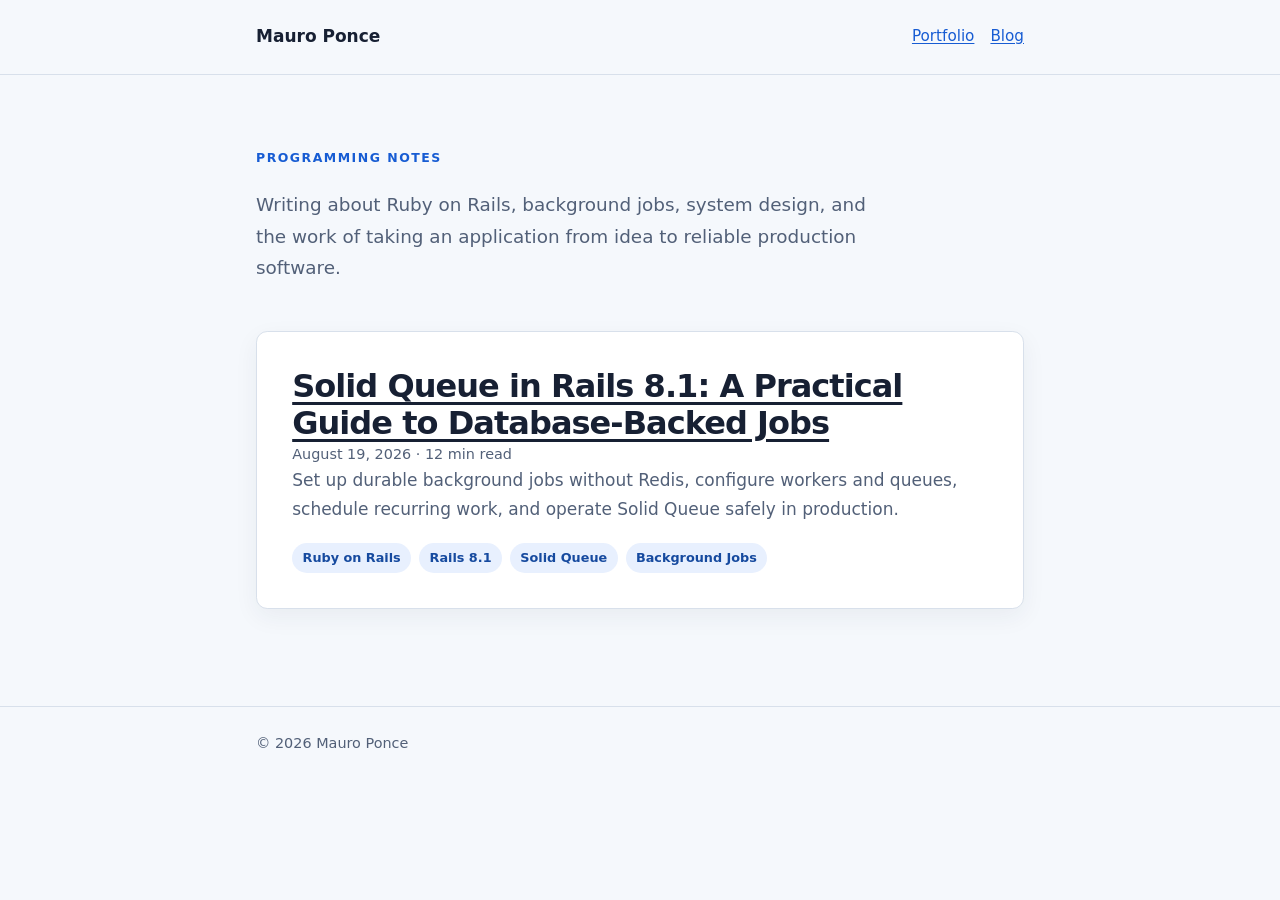
==== blog/index.html @ 328b9d28 "Add blog posts" ====
<!DOCTYPE html>
<html lang="en">
<head>
  <meta charset="utf-8">
  <meta name="viewport" content="width=device-width, initial-scale=1">
  <meta name="description" content="Programming notes by Mauro Ponce on Ruby on Rails, architecture, and software delivery.">
  <meta name="theme-color" content="#f8fafc">
  <title>Blog · Mauro Ponce</title>
  <style>
    :root { --ink: #172033; --muted: #526078; --line: #d8e0eb; --accent: #175cd3; --paper: #ffffff; --wash: #f5f8fc; }
    * { box-sizing: border-box; }
    html { scroll-behavior: smooth; }
    body { margin: 0; background: var(--wash); color: var(--ink); font: 17px/1.7 Inter, ui-sans-serif, system-ui, -apple-system, BlinkMacSystemFont, "Segoe UI", sans-serif; }
    a { color: var(--accent); text-underline-offset: 0.16em; }
    a:hover { color: #0b3d91; }
    a:focus-visible { outline: 3px solid #f4c95d; outline-offset: 3px; border-radius: 2px; }
    .skip-link { position: absolute; left: 1rem; top: 1rem; transform: translateY(-160%); background: var(--ink); color: #fff; padding: 0.6rem 0.85rem; font-weight: 700; }
    .skip-link:focus { transform: translateY(0); }
    .shell { width: min(100% - 2rem, 48rem); margin: 0 auto; }
    .site-header { padding: 1.4rem 0; border-bottom: 1px solid var(--line); }
    .site-header .shell { display: flex; align-items: center; justify-content: space-between; gap: 1rem; }
    .brand { color: var(--ink); font-weight: 800; text-decoration: none; }
    .site-header nav { display: flex; gap: 1rem; font-size: 0.95rem; }
    main { padding: 4.5rem 0 5rem; }
    .eyebrow { margin: 0 0 0.75rem; color: var(--accent); font-size: 0.78rem; font-weight: 800; letter-spacing: 0.12em; text-transform: uppercase; }
    h1 { max-width: 14ch; margin: 0; font-size: clamp(2.4rem, 7vw, 4.25rem); line-height: 1.02; letter-spacing: -0.05em; }
    .intro { max-width: 39rem; margin: 1.35rem 0 3rem; color: var(--muted); font-size: 1.15rem; }
    .post-list { display: grid; gap: 1.25rem; padding: 0; list-style: none; }
    .post-card { padding: clamp(1.35rem, 5vw, 2.2rem); border: 1px solid var(--line); border-radius: 0.7rem; background: var(--paper); box-shadow: 0 8px 24px rgba(26, 43, 72, 0.06); }
    .post-card h2 { margin: 0; font-size: clamp(1.45rem, 4vw, 2rem); line-height: 1.16; letter-spacing: -0.03em; }
    .post-card h2 a { color: var(--ink); }
    .post-card h2 a:hover { color: var(--accent); }
    .meta { margin: 0.8rem 0; color: var(--muted); font-size: 0.9rem; }
    .post-card p { margin: 0; color: var(--muted); }
    .tags { display: flex; flex-wrap: wrap; gap: 0.5rem; margin: 1.2rem 0 0; padding: 0; list-style: none; }
    .tags li { border-radius: 999px; background: #e8f0fe; color: #164a9f; padding: 0.25rem 0.65rem; font-size: 0.8rem; font-weight: 700; }
    footer { border-top: 1px solid var(--line); color: var(--muted); font-size: 0.9rem; padding: 1.5rem 0 2rem; }
    @media (max-width: 34rem) { .site-header .shell { align-items: flex-start; flex-direction: column; } main { padding-top: 3rem; } }
  </style>
</head>
<body>
  <a class="skip-link" href="#content">Skip to content</a>
  <header class="site-header">
    <div class="shell">
      <a class="brand" href="../index.html">Mauro Ponce</a>
      <nav aria-label="Site navigation"><a href="../index.html">Portfolio</a><a href="index.html" aria-current="page">Blog</a></nav>
    </div>
  </header>
  <main id="content" class="shell">
    <p class="eyebrow">Programming notes</p>
    <p class="intro">Writing about Ruby on Rails, background jobs, system design, and the work of taking an application from idea to reliable production software.</p>
    <ul class="post-list">
      <li class="post-card">
        <article>
          <h2><a href="solid-queue-rails-8-1.html">Solid Queue in Rails 8.1: A Practical Guide to Database-Backed Jobs</a></h2>
          <p class="meta"><time datetime="2026-08-19">August 19, 2026</time> · 12 min read</p>
          <p>Set up durable background jobs without Redis, configure workers and queues, schedule recurring work, and operate Solid Queue safely in production.</p>
          <ul class="tags" aria-label="Topics"><li>Ruby on Rails</li><li>Rails 8.1</li><li>Solid Queue</li><li>Background Jobs</li></ul>
        </article>
      </li>
    </ul>
  </main>
  <footer><div class="shell">© 2026 Mauro Ponce</div></footer>
</body>
</html>
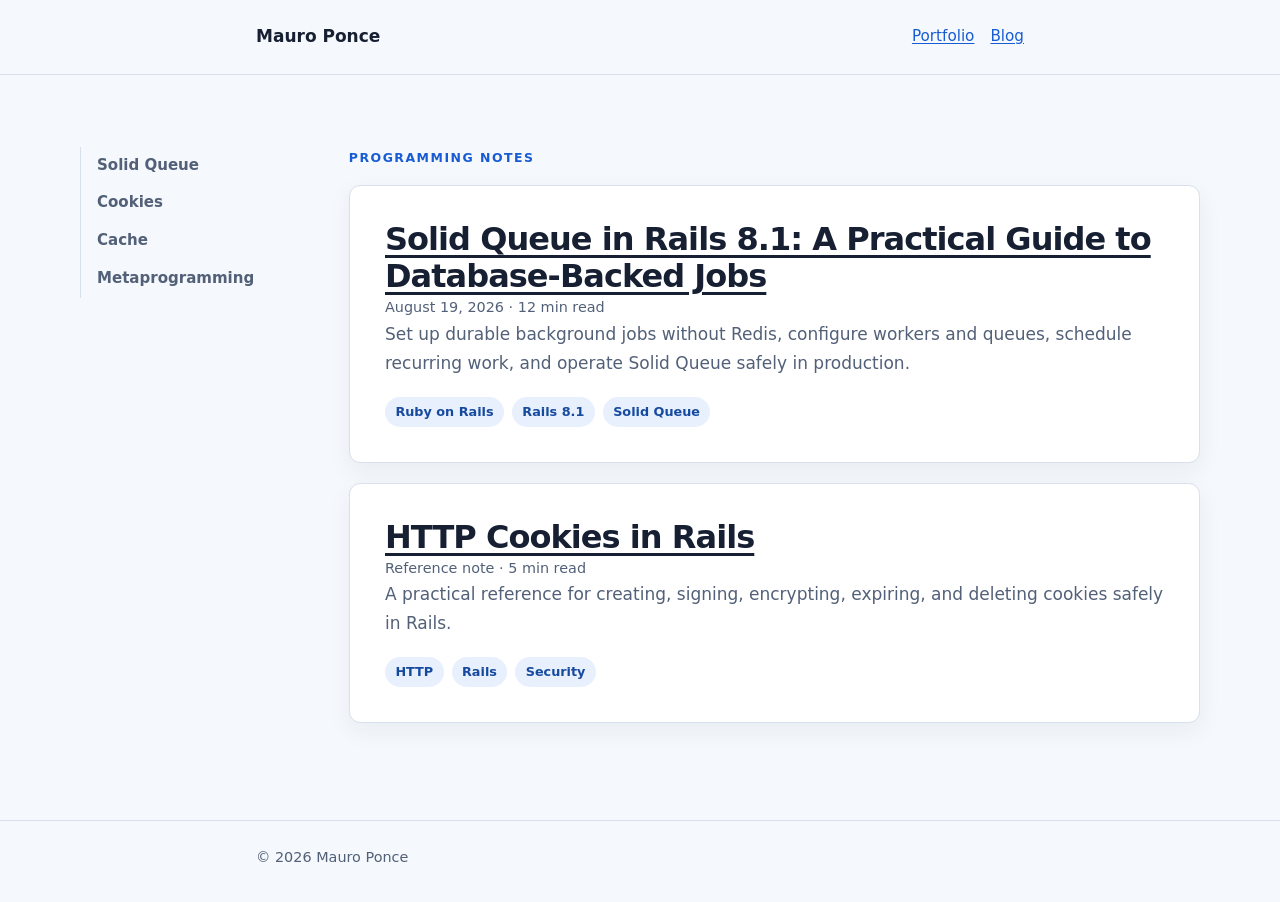
==== commit 3ef908d1: "Add more articles" ====
--- a/blog/index.html
+++ b/blog/index.html
@@ -36,6 +36,22 @@
     .tags li { border-radius: 999px; background: #e8f0fe; color: #164a9f; padding: 0.25rem 0.65rem; font-size: 0.8rem; font-weight: 700; }
     footer { border-top: 1px solid var(--line); color: var(--muted); font-size: 0.9rem; padding: 1.5rem 0 2rem; }
     @media (max-width: 34rem) { .site-header .shell { align-items: flex-start; flex-direction: column; } main { padding-top: 3rem; } }
+
+    .blog-shell { width: min(100% - 2rem, 70rem); margin: 0 auto; }
+    .blog-layout { display: grid; grid-template-columns: 12rem minmax(0, 1fr); gap: clamp(2rem, 6vw, 5rem); padding: 4.5rem 0 5rem; }
+    .topic-index { align-self: start; position: sticky; top: 1.5rem; }
+    .topic-index h2 { margin: 0 0 0.7rem; color: var(--muted); font-size: 0.72rem; letter-spacing: 0.12em; text-transform: uppercase; }
+    .topic-index ul { margin: 0; padding: 0; list-style: none; border-left: 1px solid var(--line); }
+    .topic-index a { display: block; padding: 0.38rem 0 0.38rem 1rem; color: var(--muted); font-size: 0.94rem; font-weight: 650; text-decoration: none; }
+    .topic-index a:hover { color: var(--accent); }
+    .blog-layout .intro { margin-bottom: 2.7rem; }
+
+    @media (max-width: 42rem) {
+      .blog-layout { display: block; padding-top: 3rem; }
+      .topic-index { position: static; margin: 0 0 2.5rem; }
+      .topic-index ul { display: flex; flex-wrap: wrap; gap: 0.35rem; border: 0; }
+      .topic-index a { border: 1px solid var(--line); border-radius: 999px; padding: 0.28rem 0.7rem; }
+    }
   </style>
 </head>
 <body>
@@ -46,19 +62,22 @@
       <nav aria-label="Site navigation"><a href="../index.html">Portfolio</a><a href="index.html" aria-current="page">Blog</a></nav>
     </div>
   </header>
-  <main id="content" class="shell">
-    <p class="eyebrow">Programming notes</p>
-    <p class="intro">Writing about Ruby on Rails, background jobs, system design, and the work of taking an application from idea to reliable production software.</p>
-    <ul class="post-list">
-      <li class="post-card">
-        <article>
-          <h2><a href="solid-queue-rails-8-1.html">Solid Queue in Rails 8.1: A Practical Guide to Database-Backed Jobs</a></h2>
-          <p class="meta"><time datetime="2026-08-19">August 19, 2026</time> · 12 min read</p>
-          <p>Set up durable background jobs without Redis, configure workers and queues, schedule recurring work, and operate Solid Queue safely in production.</p>
-          <ul class="tags" aria-label="Topics"><li>Ruby on Rails</li><li>Rails 8.1</li><li>Solid Queue</li><li>Background Jobs</li></ul>
-        </article>
-      </li>
-    </ul>
+  <main id="content" class="blog-shell blog-layout">
+    <nav class="topic-index" aria-label="Blog folders">
+      <ul>
+        <li><a href="solid-queue/index.html">Solid Queue</a></li>
+        <li><a href="cookies/index.html">Cookies</a></li>
+        <li><a href="cache/index.html">Cache</a></li>
+        <li><a href="metaprogramming/index.html">Metaprogramming</a></li>
+      </ul>
+    </nav>
+    <section aria-labelledby="blog-heading">
+      <p class="eyebrow">Programming notes</p>
+      <ul class="post-list">
+        <li class="post-card"><article><h2><a href="solid-queue/index.html">Solid Queue in Rails 8.1: A Practical Guide to Database-Backed Jobs</a></h2><p class="meta"><time datetime="2026-08-19">August 19, 2026</time> · 12 min read</p><p>Set up durable background jobs without Redis, configure workers and queues, schedule recurring work, and operate Solid Queue safely in production.</p><ul class="tags" aria-label="Topics"><li>Ruby on Rails</li><li>Rails 8.1</li><li>Solid Queue</li></ul></article></li>
+        <li class="post-card"><article><h2><a href="cookies/index.html">HTTP Cookies in Rails</a></h2><p class="meta">Reference note · 5 min read</p><p>A practical reference for creating, signing, encrypting, expiring, and deleting cookies safely in Rails.</p><ul class="tags" aria-label="Topics"><li>HTTP</li><li>Rails</li><li>Security</li></ul></article></li>
+      </ul>
+    </section>
   </main>
   <footer><div class="shell">© 2026 Mauro Ponce</div></footer>
 </body>
